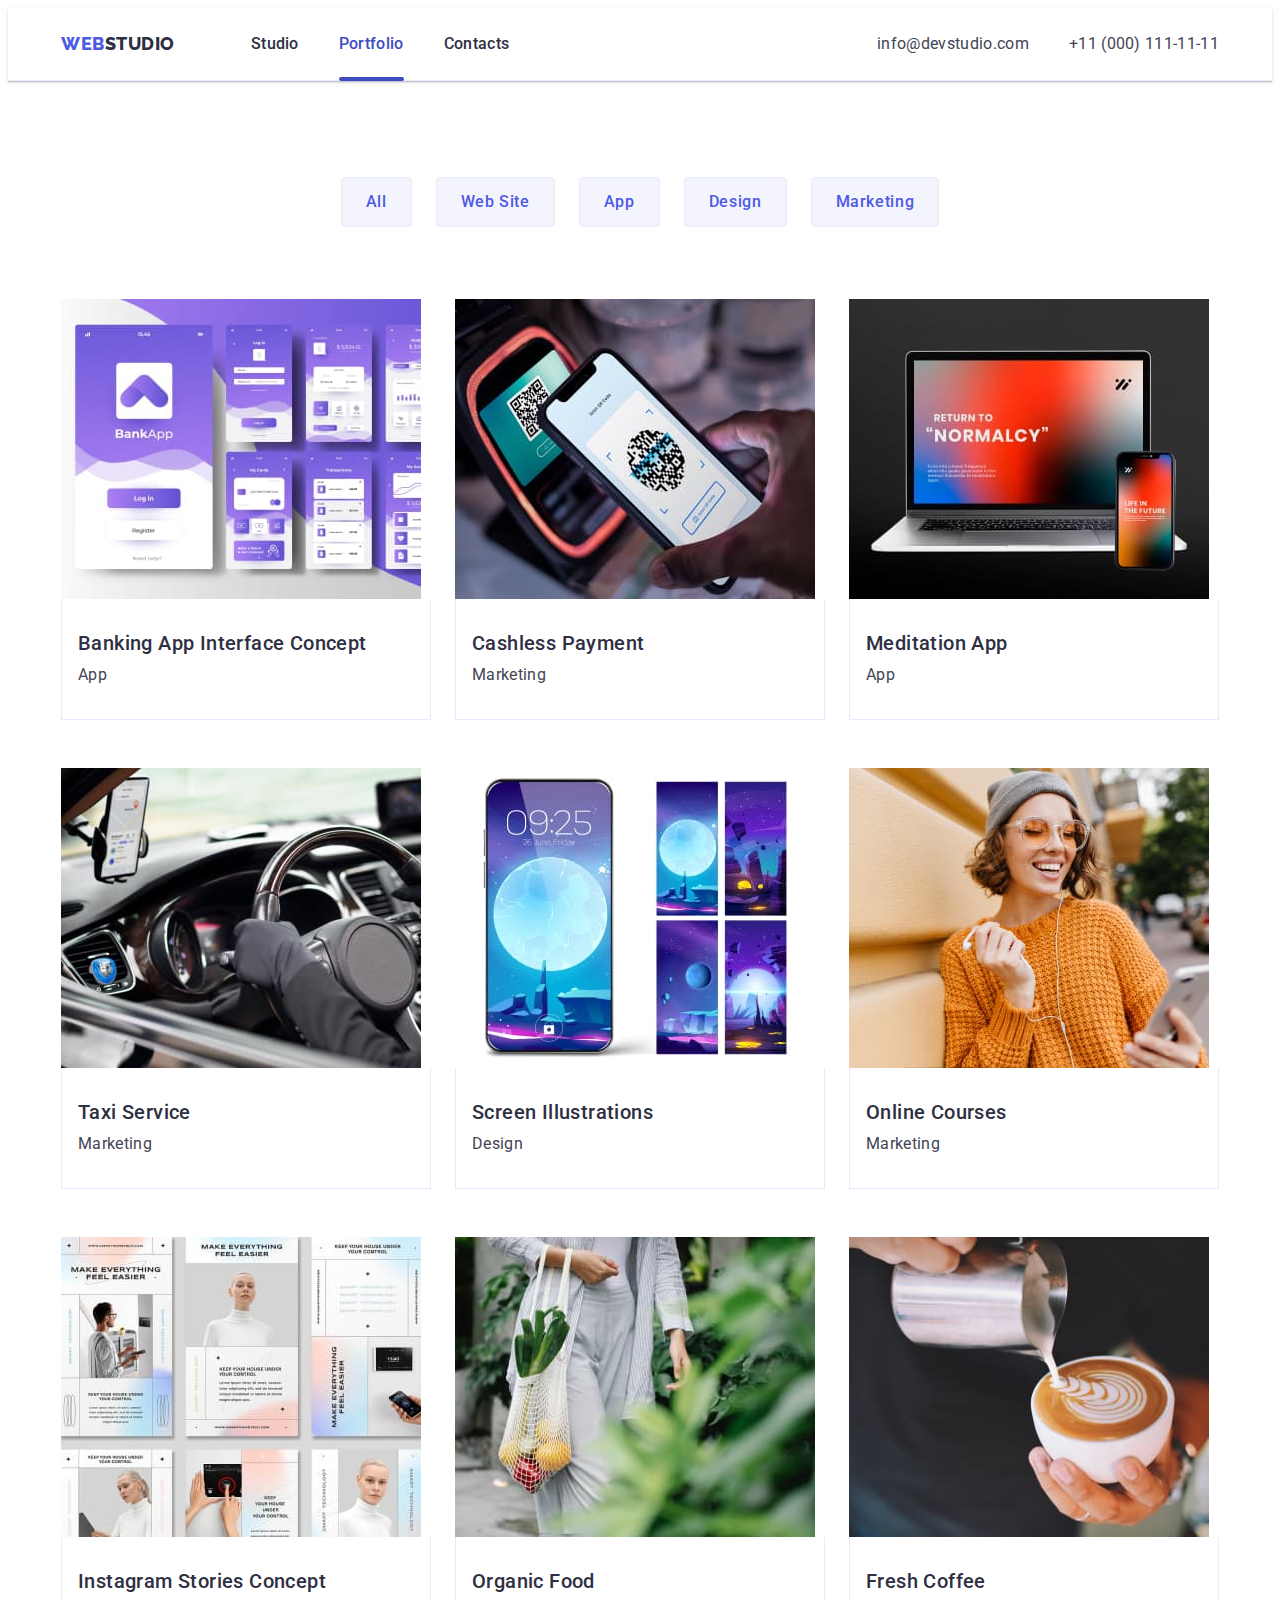
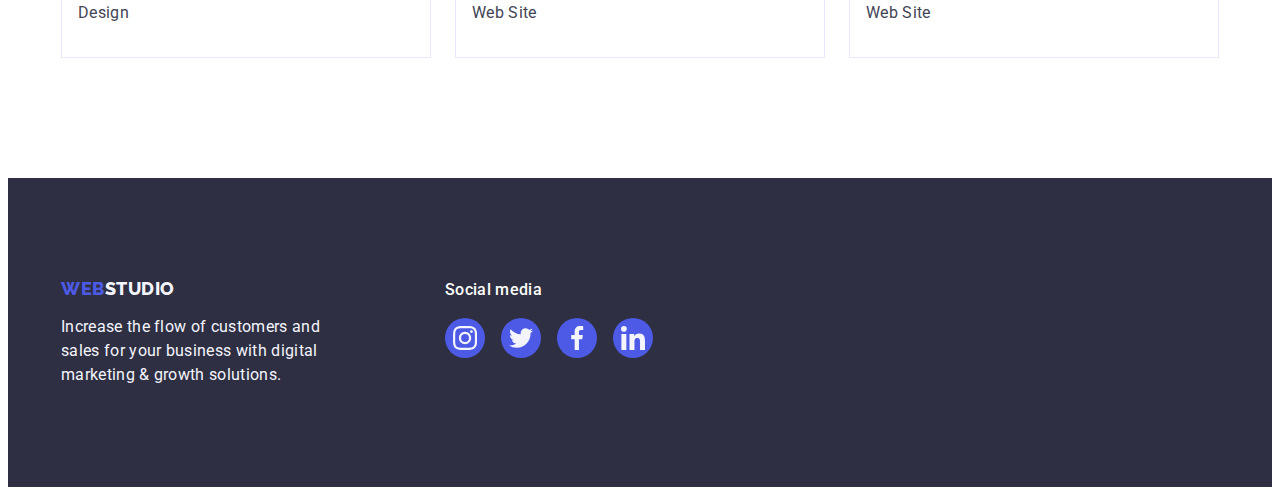
==== portfolio.html @ c90011cb "Initial commit" ====
<!DOCTYPE html>
<html lang="en">
  <head>
    <meta charset="UTF-8" />
    <meta http-equiv="X-UA-Compatible" content="IE=edge" />
    <meta name="viewport" content="width=device-width, initial-scale=1.0" />
    <title>Web Studio</title>
    <link
      rel="stylesheet"
      href="https://cdnjs.cloudflare.com/ajax/libs/modern-normalize/1.1.0/modern-normalize.min.css"
      integrity="sha512-wpPYUAdjBVSE4KJnH1VR1HeZfpl1ub8YT/NKx4PuQ5NmX2tKuGu6U/JRp5y+Y8XG2tV+wKQpNHVUX03MfMFn9Q=="
      crossorigin="anonymous"
      referrerpolicy="no-referrer"
    />
    <link rel="preconnect" href="https://fonts.googleapis.com" />
    <link rel="preconnect" href="https://fonts.gstatic.com" crossorigin />
    <link
      href="https://fonts.googleapis.com/css2?family=Raleway:wght@800&family=Roboto:wght@400;500;700;900&display=swap"
      rel="stylesheet"
    />
    <link rel="stylesheet" href="./css/styles.css" />
  </head>
  <body>
    <!--Top line-->
    <header class="page-header">
      <div class="page-header-container container">
        <nav class="navigation">
          <a class="link-logo header-logo-link link" href="./index.html"
            >Web<span class="logo-text-top">Studio</span></a
          >
          <ul class="nav-list list">
            <li class="nav-list-item">
              <a class="nav-list-link link" href="./index.html">Studio</a>
            </li>
            <li class="nav-list-item">
              <a class="nav-list-link link current" href="./portfolio.html"
                >Portfolio</a
              >
            </li>
            <li class="nav-list-item">
              <a class="nav-list-link link" href="">Contacts</a>
            </li>
          </ul>
        </nav>
        <address class="contact-info">
          <ul class="contact-list list">
            <li class="contact-list-item">
              <a class="contact-info-link link" href="mailto:info@devstudio.com"
                >info@devstudio.com</a
              >
            </li>
            <li class="contact-list-item">
              <a class="contact-info-link link" href="tel:+110001111111"
                >+11 (000) 111-11-11</a
              >
            </li>
          </ul>
        </address>
      </div>
    </header>
    <!--main-content-->
    <main>
      <section class="examples">
        <div class="container">
          <h1 class="examples-title visually-hidden">Examples</h1>
          <!--Sorting-->
          <ul class="sorting-list list">
            <li class="sorting-list-item">
              <button class="sorting-btn" type="button">All</button>
            </li>
            <li class="sorting-list-item">
              <button class="sorting-btn" type="button">Web Site</button>
            </li>
            <li class="sorting-list-item">
              <button class="sorting-btn" type="button">App</button>
            </li>
            <li class="sorting-list-item">
              <button class="sorting-btn" type="button">Design</button>
            </li>
            <li class="sorting-list-item">
              <button class="sorting-btn" type="button">Marketing</button>
            </li>
          </ul>
          <ul class="examples-list list">
            <li class="examples-list-item">
              <a class="examples-list-link link" href="">
                <div class="examples-list-img">
                  <img
                    class="examples-list-img"
                    src="./images/examples/app/banking-app.jpg"
                    alt="banking-application"
                    width="360"
                  />
                  <p class="overlay overlay-description">
                    14 Stylish and User-Friendly App Design Concepts · Task
                    Manager App · Calorie Tracker App · Exotic Fruit Ecommerce
                    App · Cloud Storage App
                  </p>
                </div>
                <div class="examples-container">
                  <h2 class="examples-subtitle subtitle">
                    Banking App Interface Concept
                  </h2>
                  <p class="examples-classes description">App</p>
                </div>
              </a>
            </li>
            <li class="examples-list-item">
              <a class="examples-list-link link" href="">
                <div class="examples-list-img">
                  <img
                    class="examples-list-img"
                    src="./images/examples/marketing/cashless-payment.jpg"
                    alt="payment"
                    width="360"
                  />
                  <p class="overlay overlay-description">
                    14 Stylish and User-Friendly App Design Concepts · Task
                    Manager App · Calorie Tracker App · Exotic Fruit Ecommerce
                    App · Cloud Storage App
                  </p>
                </div>

                <div class="examples-container">
                  <h2 class="examples-subtitle subtitle">Cashless Payment</h2>
                  <p class="examples-classes description">Marketing</p>
                </div>
              </a>
            </li>
            <li class="examples-list-item">
              <a class="examples-list-link link" href="">
                <div class="examples-list-img">
                  <img
                    class="examples-list-img"
                    src="./images/examples/app/meditation-app.jpg"
                    alt="meditation-application"
                    width="360"
                  />
                  <p class="overlay overlay-description">
                    14 Stylish and User-Friendly App Design Concepts · Task
                    Manager App · Calorie Tracker App · Exotic Fruit Ecommerce
                    App · Cloud Storage App
                  </p>
                </div>

                <div class="examples-container">
                  <h2 class="examples-subtitle subtitle">Meditation App</h2>
                  <p class="examples-classes description">App</p>
                </div>
              </a>
            </li>
            <li class="examples-list-item">
              <a class="examples-list-link link" href="">
                <div class="examples-list-img">
                  <img
                    class="examples-list-img"
                    src="./images/examples/marketing/taxi-servise.jpg"
                    alt="taxi-servise"
                    width="360"
                  />
                  <p class="overlay overlay-description">
                    14 Stylish and User-Friendly App Design Concepts · Task
                    Manager App · Calorie Tracker App · Exotic Fruit Ecommerce
                    App · Cloud Storage App
                  </p>
                </div>

                <div class="examples-container">
                  <h2 class="examples-subtitle subtitle">Taxi Service</h2>
                  <p class="examples-classes description">Marketing</p>
                </div>
              </a>
            </li>
            <li class="examples-list-item">
              <a class="examples-list-link link" href="">
                <div class="examples-list-img">
                  <img
                    class="examples-list-img"
                    src="./images/examples/design/screen-illustrations.jpg"
                    alt="screen-illustrations"
                    width="360"
                  />
                  <p class="overlay overlay-description">
                    14 Stylish and User-Friendly App Design Concepts · Task
                    Manager App · Calorie Tracker App · Exotic Fruit Ecommerce
                    App · Cloud Storage App
                  </p>
                </div>

                <div class="examples-container">
                  <h2 class="examples-subtitle subtitle">
                    Screen Illustrations
                  </h2>
                  <p class="examples-classes description">Design</p>
                </div>
              </a>
            </li>
            <li class="examples-list-item">
              <a class="examples-list-link link" href="">
                <div class="examples-list-img">
                  <img
                    class="examples-list-img"
                    src="./images/examples/marketing/online-courses.jpg"
                    alt="education"
                    width="360"
                  />
                  <p class="overlay overlay-description">
                    14 Stylish and User-Friendly App Design Concepts · Task
                    Manager App · Calorie Tracker App · Exotic Fruit Ecommerce
                    App · Cloud Storage App
                  </p>
                </div>

                <div class="examples-container">
                  <h2 class="examples-subtitle subtitle">Online Courses</h2>
                  <p class="examples-classes description">Marketing</p>
                </div>
              </a>
            </li>
            <li class="examples-list-item">
              <a class="examples-list-link link" href="">
                <div class="examples-list-img">
                  <img
                    class="examples-list-img"
                    src="./images/examples/design/instagram-stories.jpg"
                    alt="instagram-stories"
                    width="360"
                  />
                  <p class="overlay overlay-description">
                    14 Stylish and User-Friendly App Design Concepts · Task
                    Manager App · Calorie Tracker App · Exotic Fruit Ecommerce
                    App · Cloud Storage App
                  </p>
                </div>

                <div class="examples-container">
                  <h2 class="examples-subtitle subtitle">
                    Instagram Stories Concept
                  </h2>
                  <p class="examples-classes description">Design</p>
                </div>
              </a>
            </li>
            <li class="examples-list-item">
              <a class="examples-list-link link" href="">
                <div class="examples-list-img">
                  <img
                    class="examples-list-img"
                    src="./images/examples/web-site/organic-food.jpg"
                    alt="organic-food"
                    width="360"
                  />
                  <p class="overlay overlay-description">
                    14 Stylish and User-Friendly App Design Concepts · Task
                    Manager App · Calorie Tracker App · Exotic Fruit Ecommerce
                    App · Cloud Storage App
                  </p>
                </div>
                <div class="examples-container">
                  <h2 class="examples-subtitle subtitle">Organic Food</h2>
                  <p class="examples-classes description">Web Site</p>
                </div>
              </a>
            </li>
            <li class="examples-list-item">
              <a class="examples-list-link link" href="">
                <div class="examples-list-img">
                  <img
                    class="examples-list-img"
                    src="./images/examples/web-site/fresh-coffee.jpg"
                    alt="cup-of-coffee"
                    width="360"
                  />
                  <p class="overlay overlay-description">
                    14 Stylish and User-Friendly App Design Concepts · Task
                    Manager App · Calorie Tracker App · Exotic Fruit Ecommerce
                    App · Cloud Storage App
                  </p>
                </div>
                <div class="examples-container">
                  <h2 class="examples-subtitle subtitle">Fresh Coffee</h2>
                  <p class="examples-classes description">Web Site</p>
                </div>
              </a>
            </li>
          </ul>
        </div>
      </section>
    </main>
    <!--Footer-->
    <footer class="page-footer">
      <div class="footer-container container">
        <div class="footer-left-side">
          <a class="link-logo footer-logo-link link" href="./index.html"
            >Web<span class="logo-text-footer">Studio</span></a
          >
          <p class="footer-description">
            Increase the flow of customers and sales for your business with
            digital marketing & growth solutions.
          </p>
        </div>
        <div class="footer-right-side">
          <p class="social-media-subtitle subtitle">Social media</p>
          <ul class="social-media-list list">
            <li class="social-media-item">
              <a href="" class="social-media-link">
                <svg
                  class="social-list-icon"
                  aria-label="instagram icon"
                  width="24"
                  height="24"
                >
                  <use href="./images/icons.svg#icon-instagram"></use>
                </svg>
              </a>
            </li>
            <li class="social-media-item">
              <a href="" class="social-media-link">
                <svg
                  class="social-list-icon"
                  aria-label=" twitter icon"
                  width="24"
                  height="24"
                >
                  <use href="./images/icons.svg#icon-twitter"></use>
                </svg>
              </a>
            </li>
            <li class="social-media-item">
              <a href="" class="social-media-link">
                <svg
                  class="social-list-icon"
                  aria-label="facebook icon"
                  width="24"
                  height="24"
                >
                  <use href="./images/icons.svg#icon-facebook"></use>
                </svg>
              </a>
            </li>
            <li class="social-media-item">
              <a href="" class="social-media-link">
                <svg
                  class="social-list-icon"
                  aria-label="linkedin icon"
                  width="24"
                  height="24"
                >
                  <use href="./images/icons.svg#icon-linkedin"></use>
                </svg>
              </a>
            </li>
          </ul>
        </div>
      </div>
    </footer>
  </body>
</html>
---- css/styles.css ----
:root {
  --main-font-family: 'Roboto', sans-serif;
  --secondary-font-family: 'Raleway', sans-serif;
  --primary-text-color: #2e2f42;
  --secondary-text-color: #434455;
  --accent-color: #4d5ae5;
  --next-accent-color: #404bbf;
  --dark-background-color: #2e2f42;
  --light-background-color: #f4f4fd;
  --light-text-color: #f4f4fd;
  --white-background: #ffffff;
  --green-color: #31d0aa;
  --subtle-text: #8e8f99;
  --card-set-gap: 24px;
  --button-focus: 1px solid #e7e9fc;
  --transition-dur-and-time-func: 250ms cubic-bezier(0.4, 0, 0.2, 1);
}
/*Basic*/
.list {
  list-style: none;
}

.link {
  text-decoration: none;
}
button {
  cursor: pointer;
}
h1,
h2,
h3,
h4,
p {
  margin-top: 0;
  margin-bottom: 0;
}

ul,
ol {
  margin-top: 0;
  margin-bottom: 0;
  padding-left: 0;
}

img {
  display: block;
}

body {
  font-family: var(--main-font-family);
  color: var(--secondary-text-color);
  background-color: var(--white-background);
}

.container {
  width: 1158px;
  margin-left: auto;
  margin-right: auto;
  padding: 0 15px;
}
.section {
  padding-top: 120px;
  padding-bottom: 120px;
}
/*================= COMPONENTS =================*/

.modal-open-btn {
  font-family: var(--main-font-family);
  font-style: normal;
  font-weight: 500;
  font-size: 16px;
  line-height: 1.5;
  letter-spacing: 0.04em;
  background-color: var(--accent-color);
  color: var(--white-background);
  min-width: 169px;
  display: block;
  margin-left: auto;
  margin-right: auto;
  margin-top: 48px;
  padding: 16px 32px;
  gap: 10px;
  box-shadow: 0px 4px 4px rgba(0, 0, 0, 0.15);
  border: transparent;
  border-radius: 4px;
  transition: background-color var(--transition-dur-and-time-func);
}
.modal-open-btn:hover,
.modal-open-btn:focus {
  background-color: var(--next-accent-color);
}
.sorting-btn {
  font-family: var(--main-font-family);
  font-style: normal;
  font-weight: 500;
  font-size: 16px;
  line-height: 1.5;
  letter-spacing: 0.04em;
  background-color: var(--light-background-color);
  color: var(--accent-color);
  padding: 12px 24px;
  border: var(--button-focus);
  border-radius: 4px;
  transition: color var(--transition-dur-and-time-func),
    background-color var(--transition-dur-and-time-func),
    border-color var(--transition-dur-and-time-func),
    box-shadow var(--transition-dur-and-time-func);
}
.sorting-btn:hover,
.sorting-btn:focus {
  color: var(--white-background);
  background-color: var(--next-accent-color);
  box-shadow: 0px 3px 1px rgba(0, 0, 0, 0.1), 0px 2px 1px rgba(0, 0, 0, 0.08),
    0px 2px 2px rgba(0, 0, 0, 0.12);
  border: 1px solid transparent;
}
.title {
  font-size: 36px;
  line-height: 1.1;
  text-align: center;
  letter-spacing: 0.02em;
  text-transform: capitalize;
  color: var(--primary-text-color);
  margin-bottom: 72px;
}
.subtitle {
  font-weight: 500;
  font-size: 20px;
  line-height: 1.2;
  letter-spacing: 0.02em;
  color: var(--primary-text-color);
}
.description,
.contact-info-link {
  font-size: 16px;
  line-height: 1.5;
  letter-spacing: 0.02em;
  color: var(--secondary-text-color);
}
.visually-hidden {
  position: absolute;
  white-space: nowrap;
  width: 1px;
  height: 1px;
  overflow: hidden;
  border: 0;
  padding: 0;
  clip: rect(0 0 0 0);
  clip-path: inset(50%);
  margin: -1px;
}

/*================= COMPONENTS =================*/

/*====================HEDER====================*/

.link-logo {
  font-family: var(--secondary-font-family);
  font-weight: 800;
  font-size: 18px;
  line-height: 1.17;
  letter-spacing: 0.03em;
  text-transform: uppercase;
  color: var(--accent-color);
}
.header-logo-link {
  margin-right: 76px;
}
.logo-text-top {
  color: var(--primary-text-color);
}
.nav-list-link,
.social-media-subtitle {
  display: block;
  font-weight: 500;
  font-size: 16px;
  line-height: 1.5;
  letter-spacing: 0.02em;
  color: var(--primary-text-color);
  padding: 24px 0;
}
.nav-list-link {
  position: relative;
  transition: color var(--transition-dur-and-time-func);
}
.contact-info-link {
  transition: color var(--transition-dur-and-time-func);
}
.nav-list-link:hover,
.nav-list-link:focus,
.contact-info-link:hover,
.contact-info-link:focus {
  color: var(--next-accent-color);
}
.contact-info {
  font-style: normal;
}
.page-header {
  box-shadow: 0px 2px 1px rgba(46, 47, 66, 0.08),
    0px 1px 1px rgba(46, 47, 66, 0.16), 0px 1px 6px rgba(46, 47, 66, 0.08);
  border-bottom: 1px solid #e7e9fc;
}
.page-header-container {
  display: flex;
  align-items: center;
  justify-content: space-between;
}
.navigation {
  display: flex;
  align-items: center;
}
.nav-list {
  display: flex;
  flex-direction: row;
  align-items: flex-start;
  padding: 0px;
  gap: 40px;
}

.contact-info {
  display: flex;
  align-items: center;
}
.contact-list {
  display: flex;
  align-items: center;
  gap: 40px;
}
.current {
  color: var(--next-accent-color);
}
.current::after {
  content: '';
  position: absolute;
  left: 0;
  bottom: -1px;
  width: 100%;
  height: 4px;
  border-radius: 2px;
  background: var(--next-accent-color);
}
/*==================== /HEDER ====================*/

/*==================== MAIN ====================*/

/*==================== HERO ====================*/

.hero {
  background-color: var(--dark-background-color);
  background-image: linear-gradient(
      rgba(46, 47, 66, 0.7),
      rgba(46, 47, 66, 0.7)
    ),
    url(../images/hero/group-people-working-website-template.jpg);
  background-repeat: no-repeat;
  background-size: cover;
  background-position: center;
  max-width: 1440px;
  margin-left: auto;
  margin-right: auto;
  padding: 188px 0;
}
.hero-title {
  font-size: 56px;
  line-height: 1.07;
  text-align: center;
  letter-spacing: 0.02em;
  color: var(--white-background);
}
.hero-title {
  max-width: 496px;
  margin-left: auto;
  margin-right: auto;
}

/*==================== HERO ====================*/

/*==================== ADVANTAGE ====================*/
.advantage-icon-container {
  width: 264px;
  height: 112px;
  display: flex;
  justify-content: center;
  align-items: center;
  background-color: var(--light-background-color);
  border-radius: 4px;
  margin-bottom: 8px;
}
.advantage-list {
  display: flex;
  gap: 24px;
}
.advantage-list-item {
  width: calc((100% - 72px) / 4);
}
.advantage-subtitle {
  margin-bottom: 8px;
}

/*==================== ADVANTAGE ====================*/

/*==================== SERVISES ====================*/

.servises-list {
  display: flex;
  gap: 24px;
}

.servises-list-item {
  flex-basis: calc((100% - 48px) / 3);
}
.servises {
  padding-top: 0;
}
/*==================== /SERVISES ====================*/

/*==================== TEAM ====================*/

.team {
  background-color: var(--light-background-color);
}

.team-card-container {
  padding: 32px 0;
}

.team-list-subtitle {
  text-align: center;
  margin-bottom: 8px;
}
.team-position {
  margin-bottom: 8px;
}
.team-list {
  display: flex;
  gap: 24px;
}
.team-list-item {
  width: calc((100% - 72px) / 4);
  background-color: var(--white-background);
  box-shadow: 0px 1px 6px rgba(46, 47, 66, 0.08),
    0px 1px 1px rgba(46, 47, 66, 0.16), 0px 2px 1px rgba(46, 47, 66, 0.08);
  border-radius: 0px 0px 4px 4px;
}
.team-position {
  text-align: center;
}
.social-list {
  display: flex;
  justify-content: center;
  gap: 24px;
}
.social-list-link {
  display: flex;
  justify-content: center;
  align-items: center;
  width: 40px;
  height: 40px;
  border-radius: 50%;
  background-color: var(--accent-color);
  transition: background-color var(--transition-dur-and-time-func);
}
.social-list-link:hover,
.social-list-link:focus {
  background-color: var(--next-accent-color);
}
.social-list-icon {
  fill: #f4f4fd;
}
/*==================== /TEAM ====================*/

/*==================== CUSTOMERS ====================*/

.customers-list {
  display: flex;
  justify-content: center;
  gap: 24px;
}
.customers-list-item {
  width: calc((100% - 120px) / 6);
  height: 88px;
}
.customers-list-link {
  display: flex;
  align-items: center;
  justify-content: center;
  width: 100%;
  height: 100%;
  border: 1px solid #8e8f99;
  border-radius: 4px;
  color: var(--subtle-text);
  padding: 16px 32px;
  transition: border-color var(--transition-dur-and-time-func),
    color var(--transition-dur-and-time-func);
}
.customers-list-link:hover,
.customers-list-link:focus {
  border-color: var(--next-accent-color);
  color: var(--next-accent-color);
}
.customers-list-icon {
  fill: currentColor;
}

/*==================== /CUSTOMERS ====================*/

/*==================== /MAIN ====================*/

/*=================== FOOTER ======================*/

.page-footer {
  padding: 100px 0;
  background-color: var(--dark-background-color);
}
.footer-logo-link {
  display: inline-block;
  margin-bottom: 16px;
}
.logo-text-footer {
  color: var(--light-background-color);
}
.footer-description {
  width: 264px;
  font-style: normal;
  font-weight: 400;
  font-size: 16px;
  line-height: 1.5;
  letter-spacing: 0.02em;
  color: var(--light-background-color);
}
.social-media-subtitle {
  margin-bottom: 16px;
}
.social-list-icon {
  fill: var(--light-background-color);
}
.social-media-list {
  display: flex;
  justify-content: center;
  gap: 16px;
}
.social-media-link {
  display: flex;
  justify-content: center;
  align-items: center;
  width: 40px;
  height: 40px;
  border-radius: 50%;
  background-color: var(--accent-color);
  transition: background-color var(--transition-dur-and-time-func);
}
.social-media-link:hover,
.social-media-link:focus {
  background-color: var(--green-color);
}
.social-media-subtitle {
  color: var(--white-background);
  padding: 0;
}
.footer-container {
  display: flex;
  align-items: baseline;
}
.footer-left-side {
  margin-right: 120px;
}
.footer-right-side {
  display: block;
}
/*=================== /FOOTER ======================*/

/*==================== PORTFOLIO ====================*/
.sorting-list {
  display: flex;
  justify-content: center;
  align-items: center;
  gap: 24px;
  margin-bottom: 72px;
}
.examples {
  padding-top: 96px;
  padding-bottom: 120px;
}
.examples-list {
  display: flex;
  flex-wrap: wrap;
  column-gap: 24px;
  row-gap: 48px;
}
.examples-list-link {
  display: block;
  transition: box-shadow var(--transition-dur-and-time-func);
}
.examples-list-link:hover,
.examples-list-link:focus {
  box-shadow: 0px 1px 6px rgba(46, 47, 66, 0.08),
    0px 1px 1px rgba(46, 47, 66, 0.16), 0px 2px 1px rgba(46, 47, 66, 0.08);
}
.examples-list-link:hover .overlay,
.examples-list-link:focus .overlay {
  transform: translateY(0%);
}
.examples-container {
  padding: 32px 16px;
  border: 1px solid #e7e9fc;
  border-top: transparent;
}
.examples-list-item {
  width: calc((100% - 48px) / 3);
}
.examples-subtitle {
  margin-bottom: 8px;
}
.examples-list-img {
  position: relative;
  overflow: hidden;
}
.overlay {
  position: absolute;
  top: 0;
  left: 0;
  width: 100%;
  height: 100%;
  overflow: auto;
  padding: 40px 32px;
  background-color: var(--accent-color);
  transform: translateY(100%);
  transition: transform var(--transition-dur-and-time-func);
}
.overlay-description {
  font-style: normal;
  font-weight: 400;
  font-size: 16px;
  line-height: 1.5;
  letter-spacing: 0.02em;
  color: var(--light-text-color);
}
/*==================== /PORTFOLIO ====================*/

/*==================== BACKDROP ====================*/
.backdrop {
  position: fixed;
  top: 0;
  left: 0;
  width: 100%;
  height: 100%;
  background-color: rgba(46, 47, 66, 0.4);
  opacity: 1;
  visibility: visible;
  transition: opacity var(--transition-dur-and-time-func),
    visibility var(--transition-dur-and-time-func);
}
.modal {
  position: absolute;
  top: 50%;
  left: 50%;
  transform: translate(-50%, -50%);
  width: 408px;
  min-height: 584px;
  background: #fcfcfc;
  box-shadow: 0px 1px 1px rgba(0, 0, 0, 0.14), 0px 1px 3px rgba(0, 0, 0, 0.12),
    0px 2px 1px rgba(0, 0, 0, 0.2);
  border-radius: 4px;
  transition: transform var(--transition-dur-and-time-func);
}
.modal-close-btn {
  position: absolute;
  top: 24px;
  right: 24px;
  display: flex;
  align-items: center;
  justify-content: center;
  width: 24px;
  height: 24px;
  padding: 0;
  background: #e7e9fc;
  border: 1px solid rgba(0, 0, 0, 0.1);
  border-radius: 50%;
  transition: background-color var(--transition-dur-and-time-func),
    border var(--transition-dur-and-time-func);
}
.modal-close-btn:hover,
.modal-close-btn:focus {
  background-color: var(--next-accent-color);
  fill: var(--white-background);
  border: none;
}
.modal-close-btn-icon {
  transition: fill var(--transition-dur-and-time-func);
}
.is-hidden {
  opacity: 0;
  visibility: hidden;
  pointer-events: none;
}
/*==================== /BACKDROP ====================*/
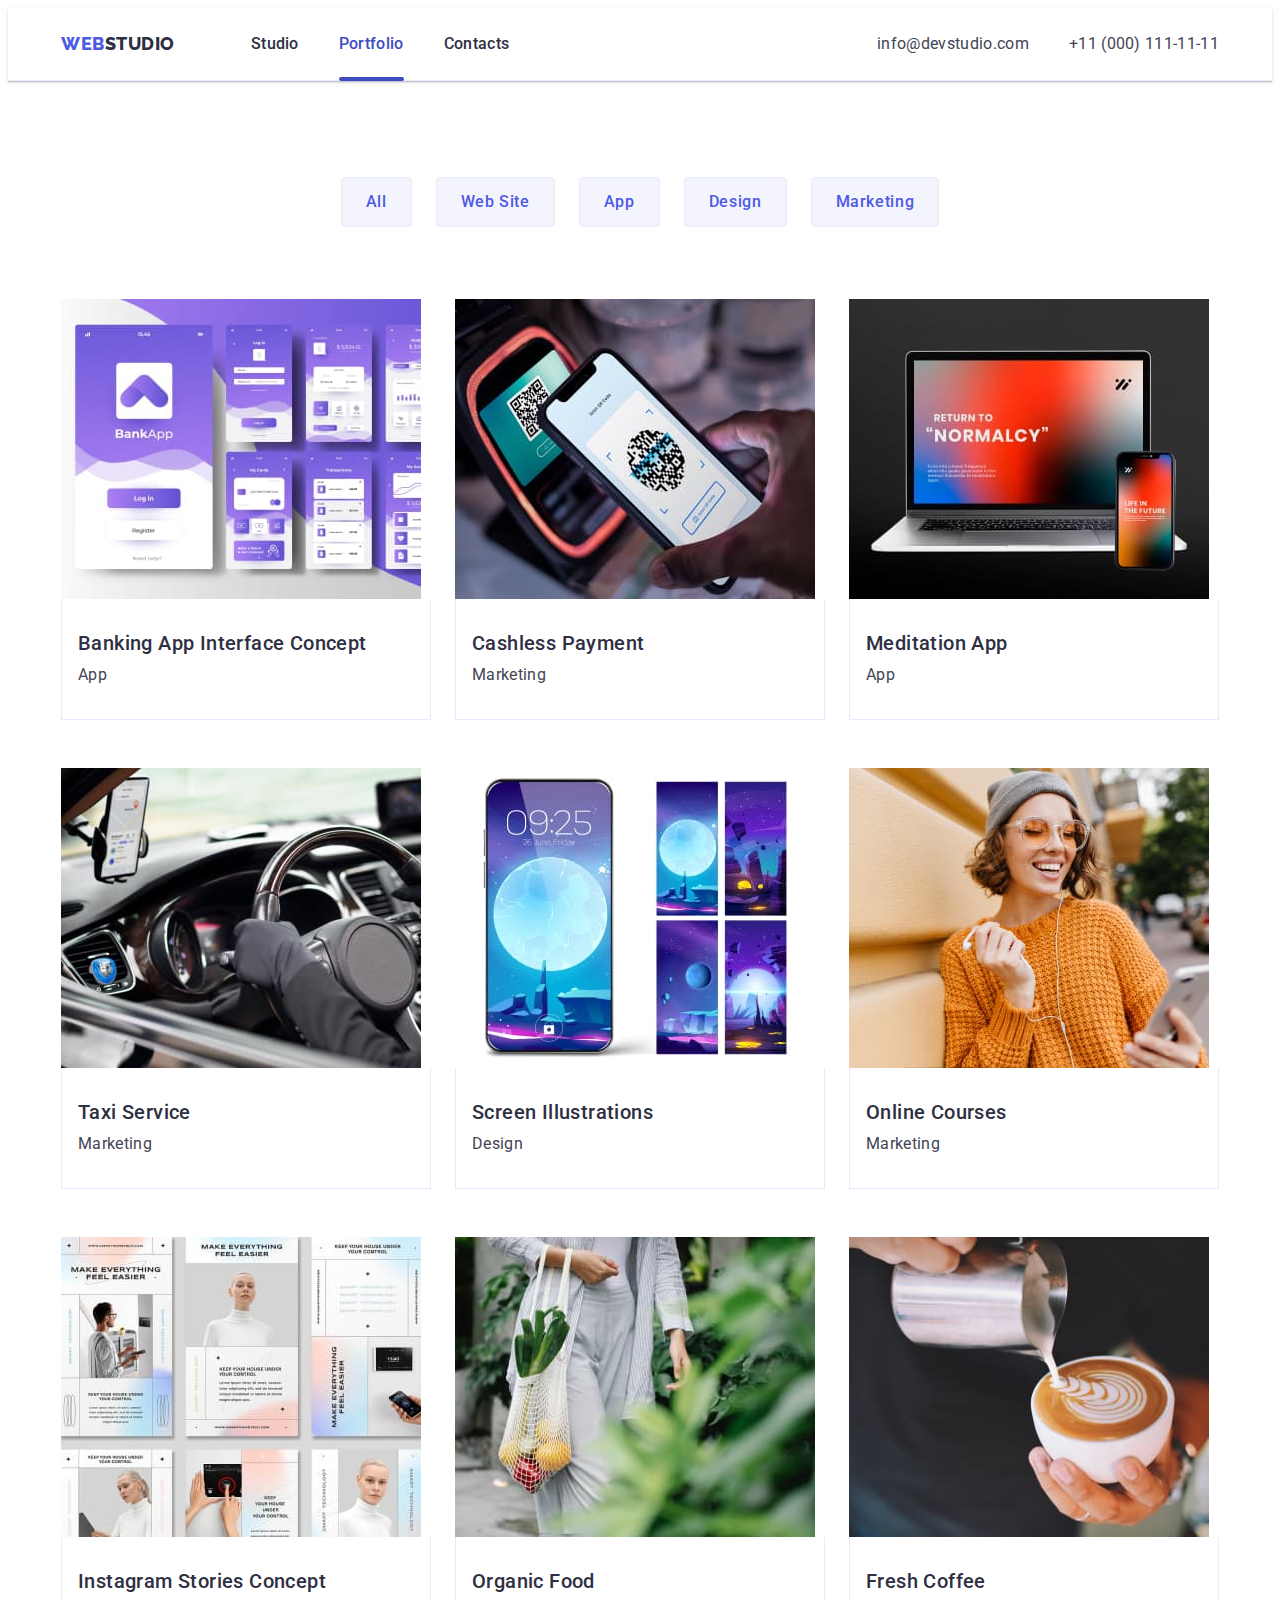
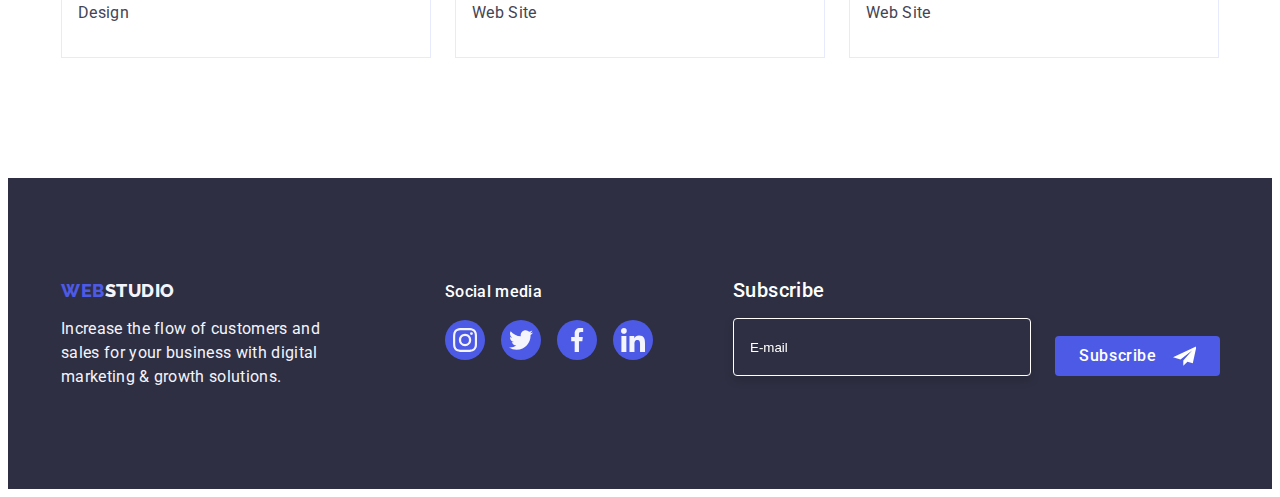
==== commit 245149f0: "Update all" ====
--- a/portfolio.html
+++ b/portfolio.html
@@ -352,6 +352,19 @@
             </li>
           </ul>
         </div>
+        <div class="footer-subscribe-form-container">
+          <div class="subscribe-form">
+          <label class="subscribe-form-field">
+            <span class="subscribe-form-field-description subscribe-description">Subscribe</span>
+            <input class="subscribe-form-input" type="email" name="user_email" required placeholder="E-mail">
+          </label>
+          <button class="subscribe-form-btn button" type="submit">Subscribe
+            <svg class="subscribe-btn-icon" width="24" height="20">
+              <use href="./images/icons.svg#icon-subscribe"></use>
+            </svg>
+          </button>
+          </div>
+        </div>
       </div>
     </footer>
   </body>
--- a/css/styles.css
+++ b/css/styles.css
@@ -123,7 +123,8 @@
   color: var(--primary-text-color);
   margin-bottom: 72px;
 }
-.subtitle {
+.subtitle,
+.subscribe-description {
   font-weight: 500;
   font-size: 20px;
   line-height: 1.2;
@@ -429,6 +430,8 @@
   color: var(--light-background-color);
 }
 .social-media-subtitle {
+  color: var(--white-background);
+  padding: 0;
   margin-bottom: 16px;
 }
 .social-list-icon {
@@ -453,10 +456,7 @@
 .social-media-link:focus {
   background-color: var(--green-color);
 }
-.social-media-subtitle {
-  color: var(--white-background);
-  padding: 0;
-}
+
 .footer-container {
   display: flex;
   align-items: baseline;
@@ -466,6 +466,62 @@
 }
 .footer-right-side {
   display: block;
+  margin-right: 80px;
+}
+.footer-subscribe-form-container {
+  display: block;
+  width: 453px;
+  height: 80px;
+}
+.subscribe-form {
+  display: flex;
+  align-items: end;
+}
+
+.subscribe-form-field-description {
+  display: block;
+  color: var(--white-background);
+  margin-bottom: 16px;
+}
+.subscribe-form-input {
+  width: 264px;
+  height: 40px;
+  padding: 8px 16px;
+  margin-right: 24px;
+  color: var(--white-background);
+  background-color: var(--dark-background-color);
+  border: 1px solid var(--white-background);
+  filter: drop-shadow(0px 4px 4px rgba(0, 0, 0, 0.15));
+  border-radius: 4px;
+}
+.subscribe-form-input::placeholder {
+  color: var(--white-background);
+}
+.subscribe-form-btn {
+  display: flex;
+  justify-content: center;
+  align-items: center;
+  min-width: 165px;
+  font-family: var(--main-font-family);
+  font-style: normal;
+  font-weight: 500;
+  font-size: 16px;
+  line-height: 1.5;
+  letter-spacing: 0.04em;
+  background-color: var(--accent-color);
+  padding: 8px 24px;
+  color: var(--white-background);
+  gap: 16px;
+  border: transparent;
+  border-radius: 4px;
+  transition: background-color var(--transition-dur-and-time-func);
+}
+.subscribe-form-btn:hover,
+.subscribe-form-btn:focus {
+  background-color: var(--next-accent-color);
+}
+.subscribe-btn-icon {
+  fill: var(--white-background);
 }
 /*=================== /FOOTER ======================*/
 
@@ -557,6 +613,7 @@
   transform: translate(-50%, -50%);
   width: 408px;
   min-height: 584px;
+  padding: 72px 24px 24px 24px;
   background: #fcfcfc;
   box-shadow: 0px 1px 1px rgba(0, 0, 0, 0.14), 0px 1px 3px rgba(0, 0, 0, 0.12),
     0px 2px 1px rgba(0, 0, 0, 0.2);
@@ -588,6 +645,146 @@
 .modal-close-btn-icon {
   transition: fill var(--transition-dur-and-time-func);
 }
+.contact-form-wrapper {
+  position: relative;
+}
+.modal-subtitle {
+  font-style: normal;
+  font-weight: 500;
+  font-size: 16px;
+  line-height: 1.5;
+  text-align: center;
+  letter-spacing: 0.02em;
+  color: var(--primary-text-color);
+  margin-bottom: 16px;
+}
+.contact-form-field-wrapper {
+  display: block;
+  margin-bottom: 8px;
+}
+.contact-form-input {
+  width: 100%;
+  height: 40px;
+  padding: 11px 0 11px 38px;
+  border: 1px solid rgba(46, 47, 66, 0.4);
+  border-radius: 4px;
+  outline: none;
+  transition: border-color var(--transition-dur-and-time-func);
+}
+
+.contact-form-input:focus {
+  border-color: var(--accent-color);
+}
+.contact-form-field-description {
+  font-style: normal;
+  font-weight: 400;
+  font-size: 12px;
+  line-height: 1.16;
+  letter-spacing: 0.04em;
+  color: var(--subtle-text);
+}
+.contact-form-field-description {
+  display: block;
+  margin-bottom: 4px;
+}
+
+.contact-form-input-icon {
+  position: absolute;
+  left: 16px;
+  transform: translateY(110%);
+  fill: var(--dark-background-color);
+  transition: fill var(--transition-dur-and-time-func);
+}
+.contact-form-input:focus + .contact-form-input-icon {
+  fill: var(--accent-color);
+}
+.contact-form-comment {
+  font-style: normal;
+  font-weight: 400;
+  font-size: 12px;
+  line-height: 1.16;
+  letter-spacing: 0.04em;
+  color: var(--subtle-text);
+  width: 100%;
+  height: 120px;
+  padding: 8px 16px;
+  border: 1px solid rgba(46, 47, 66, 0.4);
+  border-radius: 4px;
+  resize: none;
+  outline: none;
+  transition: border-color var(--transition-dur-and-time-func);
+}
+.contact-form-comment:focus {
+  border-color: var(--accent-color);
+}
+.contact-form-comment::placeholder {
+  font-style: normal;
+  font-weight: 400;
+  font-size: 12px;
+  line-height: 1.16;
+  letter-spacing: 0.04em;
+  color: var(--subtle-text);
+}
+.contact-form-checkbox-wrapper {
+  display: block;
+  font-style: normal;
+  font-weight: 400;
+  font-size: 12px;
+  line-height: 1.16;
+  letter-spacing: 0.04em;
+  color: var(--subtle-text);
+  margin-bottom: 24px;
+}
+.contact-form-checkbox {
+  appearance: none;
+  position: absolute;
+}
+.custom-policy-checkbox {
+  display: inline-flex;
+  justify-content: center;
+  align-items: center;
+  width: 16px;
+  height: 16px;
+  fill: var(--light-text-color);
+  border: 1px solid rgba(46, 47, 66, 0.4);
+  border-radius: 2px;
+}
+.contact-form-checkbox:checked + .custom-policy-checkbox .contact-form-checkmark,
+.contact-form-checkbox:checked + .custom-policy-checkbox {
+  opacity: 1;
+  background-color: var(--next-accent-color);
+}
+.contact-form-checkmark {
+  opacity: 0;
+}
+.contact-form-checkbox-link {
+  color: var(--accent-color);
+}
+.contact-form-submit-btn {
+  display: block;
+  font-family: var(--main-font-family);
+  font-style: normal;
+  font-weight: 500;
+  font-size: 16px;
+  line-height: 1.5;
+  text-align: center;
+  letter-spacing: 0.04em;
+  min-width: 169px;
+  margin-left: auto;
+  margin-right: auto;
+  padding: 16px 32px;
+  gap: 10px;
+  color: var(--white-background);
+  background: var(--accent-color);
+  box-shadow: 0px 4px 4px rgba(0, 0, 0, 0.15);
+  border-radius: 4px;
+  border-color: transparent;
+  transition: background-color var(--transition-dur-and-time-func);
+}
+.contact-form-submit-btn:hover,
+.contact-form-submit-btn:focus {
+  background-color: var(--next-accent-color);
+}
 .is-hidden {
   opacity: 0;
   visibility: hidden;
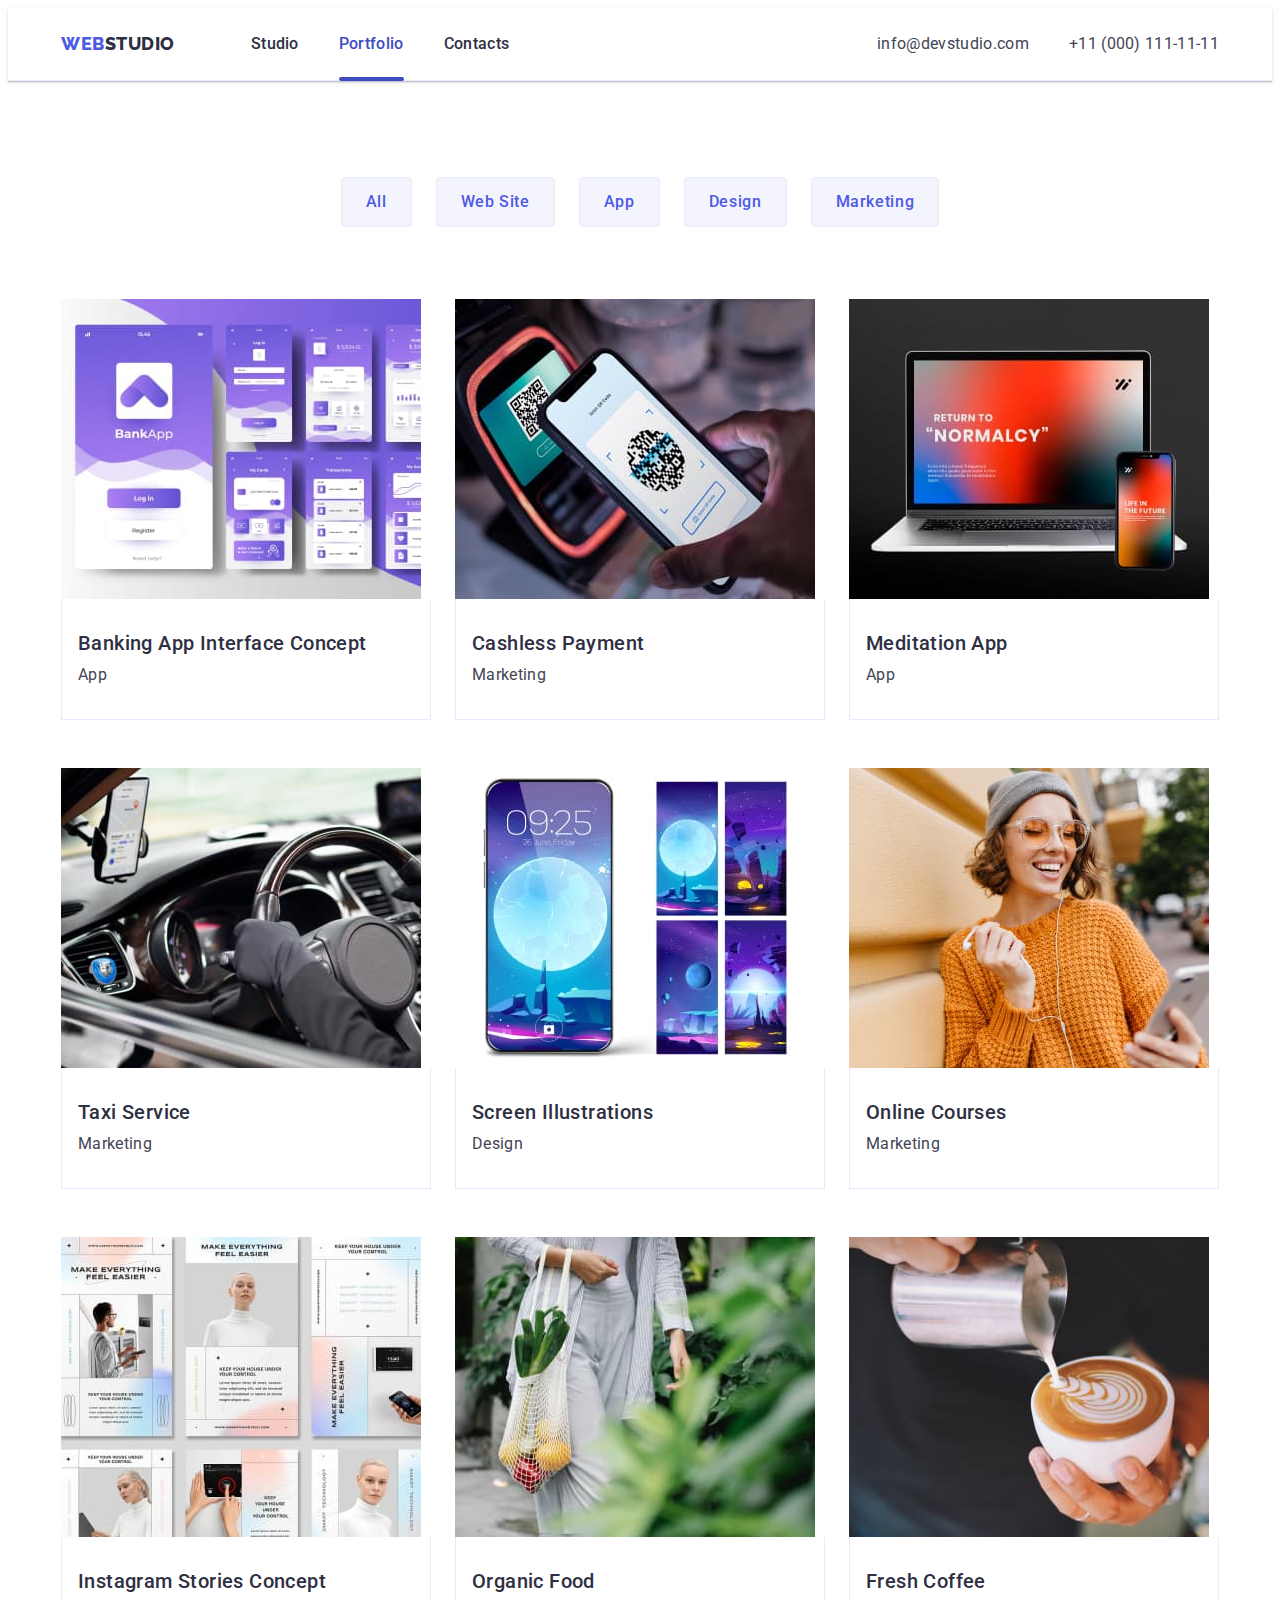
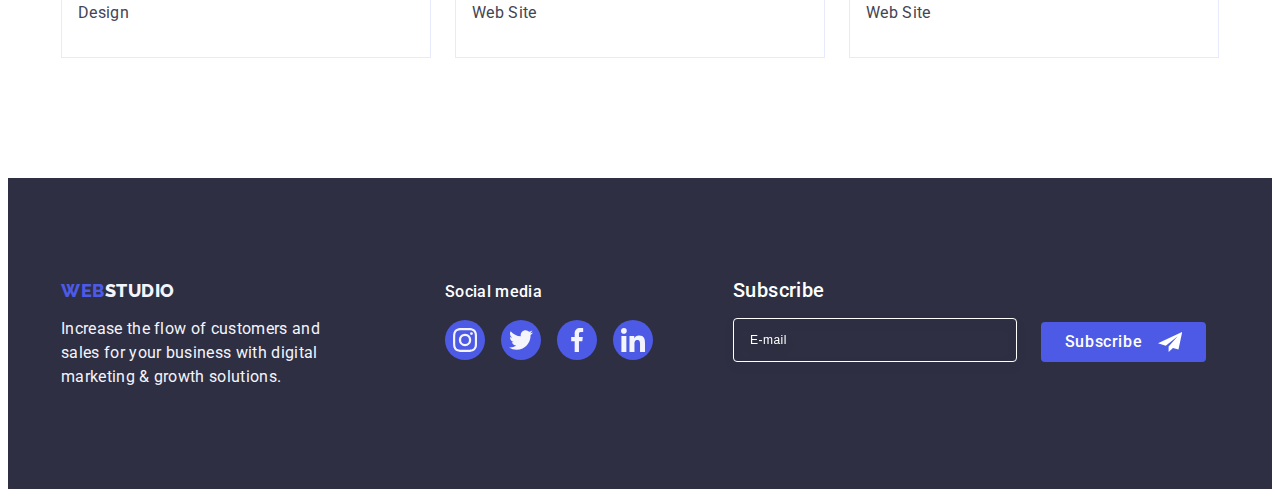
==== commit 24593fc1: "update 2.1" ====
--- a/portfolio.html
+++ b/portfolio.html
@@ -287,85 +287,64 @@
         </div>
       </section>
     </main>
-    <!--Footer-->
-    <footer class="page-footer">
-      <div class="footer-container container">
-        <div class="footer-left-side">
-          <a class="link-logo footer-logo-link link" href="./index.html"
-            >Web<span class="logo-text-footer">Studio</span></a
-          >
-          <p class="footer-description">
-            Increase the flow of customers and sales for your business with
-            digital marketing & growth solutions.
-          </p>
-        </div>
-        <div class="footer-right-side">
-          <p class="social-media-subtitle subtitle">Social media</p>
-          <ul class="social-media-list list">
-            <li class="social-media-item">
-              <a href="" class="social-media-link">
-                <svg
-                  class="social-list-icon"
-                  aria-label="instagram icon"
-                  width="24"
-                  height="24"
-                >
-                  <use href="./images/icons.svg#icon-instagram"></use>
-                </svg>
-              </a>
-            </li>
-            <li class="social-media-item">
-              <a href="" class="social-media-link">
-                <svg
-                  class="social-list-icon"
-                  aria-label=" twitter icon"
-                  width="24"
-                  height="24"
-                >
-                  <use href="./images/icons.svg#icon-twitter"></use>
-                </svg>
-              </a>
-            </li>
-            <li class="social-media-item">
-              <a href="" class="social-media-link">
-                <svg
-                  class="social-list-icon"
-                  aria-label="facebook icon"
-                  width="24"
-                  height="24"
-                >
-                  <use href="./images/icons.svg#icon-facebook"></use>
-                </svg>
-              </a>
-            </li>
-            <li class="social-media-item">
-              <a href="" class="social-media-link">
-                <svg
-                  class="social-list-icon"
-                  aria-label="linkedin icon"
-                  width="24"
-                  height="24"
-                >
-                  <use href="./images/icons.svg#icon-linkedin"></use>
-                </svg>
-              </a>
-            </li>
-          </ul>
-        </div>
-        <div class="footer-subscribe-form-container">
-          <div class="subscribe-form">
+  <!--Footer-->
+  <footer class="page-footer">
+    <div class="footer-container container">
+      <div class="footer-left-side">
+        <a class="link-logo footer-logo-link link" href="./index.html">Web<span
+            class="logo-text-footer">Studio</span></a>
+        <p class="footer-description">
+          Increase the flow of customers and sales for your business with
+          digital marketing & growth solutions.
+        </p>
+      </div>
+      <div class="footer-right-side">
+        <p class="social-media-subtitle subtitle">Social media</p>
+        <ul class="social-media-list list">
+          <li class="social-media-item">
+            <a href="" class="social-media-link">
+              <svg class="social-list-icon" aria-label="instagram icon" width="24" height="24">
+                <use href="./images/icons.svg#icon-instagram"></use>
+              </svg>
+            </a>
+          </li>
+          <li class="social-media-item">
+            <a href="" class="social-media-link">
+              <svg class="social-list-icon" aria-label=" twitter icon" width="24" height="24">
+                <use href="./images/icons.svg#icon-twitter"></use>
+              </svg>
+            </a>
+          </li>
+          <li class="social-media-item">
+            <a href="" class="social-media-link">
+              <svg class="social-list-icon" aria-label="facebook icon" width="24" height="24">
+                <use href="./images/icons.svg#icon-facebook"></use>
+              </svg>
+            </a>
+          </li>
+          <li class="social-media-item">
+            <a href="" class="social-media-link">
+              <svg class="social-list-icon" aria-label="linkedin icon" width="24" height="24">
+                <use href="./images/icons.svg#icon-linkedin"></use>
+              </svg>
+            </a>
+          </li>
+        </ul>
+      </div>
+      <div class="footer-subscribe-form-container">
+        <p class="subscribe-form-subtitle subtitle">Subscribe</p>
+        <form class="subscribe-form">
           <label class="subscribe-form-field">
-            <span class="subscribe-form-field-description subscribe-description">Subscribe</span>
-            <input class="subscribe-form-input" type="email" name="user_email" required placeholder="E-mail">
+            <input class="subscribe-form-input" name="user_email" type="email" required placeholder="E-mail">
           </label>
           <button class="subscribe-form-btn button" type="submit">Subscribe
-            <svg class="subscribe-btn-icon" width="24" height="20">
+            <svg class="subscribe-btn-icon" width="24" height="24">
               <use href="./images/icons.svg#icon-subscribe"></use>
             </svg>
           </button>
-          </div>
-        </div>
+        </form>
       </div>
-    </footer>
+    </div>
+  </footer>
   </body>
 </html>
--- a/css/styles.css
+++ b/css/styles.css
@@ -123,8 +123,7 @@
   color: var(--primary-text-color);
   margin-bottom: 72px;
 }
-.subtitle,
-.subscribe-description {
+.subtitle {
   font-weight: 500;
   font-size: 20px;
   line-height: 1.2;
@@ -478,18 +477,23 @@
   align-items: end;
 }
 
-.subscribe-form-field-description {
+.subscribe-form-subtitle {
   display: block;
   color: var(--white-background);
   margin-bottom: 16px;
 }
+.subscribe-form-field {
+  margin-right: 24px;
+}
 .subscribe-form-input {
+  font-size: 12px;
+  line-height: 1.5;
+  letter-spacing: 0.04em;
   width: 264px;
   height: 40px;
-  padding: 8px 16px;
-  margin-right: 24px;
-  color: var(--white-background);
-  background-color: var(--dark-background-color);
+  padding-left: 16px;
+  color: var(--white-background);
+  background-color: transparent;
   border: 1px solid var(--white-background);
   filter: drop-shadow(0px 4px 4px rgba(0, 0, 0, 0.15));
   border-radius: 4px;
@@ -502,17 +506,16 @@
   justify-content: center;
   align-items: center;
   min-width: 165px;
+  height: 40px;
   font-family: var(--main-font-family);
   font-style: normal;
   font-weight: 500;
   font-size: 16px;
   line-height: 1.5;
   letter-spacing: 0.04em;
+  color: var(--white-background);
   background-color: var(--accent-color);
-  padding: 8px 24px;
-  color: var(--white-background);
-  gap: 16px;
-  border: transparent;
+  border: none;
   border-radius: 4px;
   transition: background-color var(--transition-dur-and-time-func);
 }
@@ -522,6 +525,7 @@
 }
 .subscribe-btn-icon {
   fill: var(--white-background);
+  margin-left: 16px;
 }
 /*=================== /FOOTER ======================*/
 
@@ -593,7 +597,7 @@
 }
 /*==================== /PORTFOLIO ====================*/
 
-/*==================== BACKDROP ====================*/
+/*==================== BACKDROP AND MODAL ====================*/
 .backdrop {
   position: fixed;
   top: 0;
@@ -645,9 +649,6 @@
 .modal-close-btn-icon {
   transition: fill var(--transition-dur-and-time-func);
 }
-.contact-form-wrapper {
-  position: relative;
-}
 .modal-subtitle {
   font-style: normal;
   font-weight: 500;
@@ -658,104 +659,94 @@
   color: var(--primary-text-color);
   margin-bottom: 16px;
 }
+.contact-form-wrapper {
+  margin-bottom: 8px;
+}
 .contact-form-field-wrapper {
   display: block;
-  margin-bottom: 8px;
+  font-style: normal;
+  font-weight: 400;
+  font-size: 12px;
+  line-height: 1.17;
+  letter-spacing: 0.04em;
+  color: var(--subtle-text);
+  margin-bottom: 4px;
+}
+.contact-form-input-wrapper {
+  position: relative;
 }
 .contact-form-input {
   width: 100%;
   height: 40px;
-  padding: 11px 0 11px 38px;
+  padding-left: 38px;
   border: 1px solid rgba(46, 47, 66, 0.4);
   border-radius: 4px;
-  outline: none;
+  background-color: transparent;
+  outline: transparent;
   transition: border-color var(--transition-dur-and-time-func);
 }
 
 .contact-form-input:focus {
   border-color: var(--accent-color);
 }
-.contact-form-field-description {
-  font-style: normal;
-  font-weight: 400;
-  font-size: 12px;
-  line-height: 1.16;
-  letter-spacing: 0.04em;
-  color: var(--subtle-text);
-}
-.contact-form-field-description {
-  display: block;
-  margin-bottom: 4px;
-}
-
 .contact-form-input-icon {
   position: absolute;
   left: 16px;
-  transform: translateY(110%);
+  top: 50%;
+  transform: translateY(-50%);
   fill: var(--dark-background-color);
   transition: fill var(--transition-dur-and-time-func);
 }
 .contact-form-input:focus + .contact-form-input-icon {
   fill: var(--accent-color);
 }
+.contact-form-comment-wrapper {
+  margin-bottom: 16px;
+}
 .contact-form-comment {
   font-style: normal;
   font-weight: 400;
   font-size: 12px;
-  line-height: 1.16;
+  line-height: 1.17;
   letter-spacing: 0.04em;
-  color: var(--subtle-text);
   width: 100%;
   height: 120px;
   padding: 8px 16px;
+  color: rgba(46, 47, 66, 0.4);
+  background-color: transparent;
   border: 1px solid rgba(46, 47, 66, 0.4);
   border-radius: 4px;
   resize: none;
-  outline: none;
+  outline: transparent;
   transition: border-color var(--transition-dur-and-time-func);
 }
 .contact-form-comment:focus {
   border-color: var(--accent-color);
 }
-.contact-form-comment::placeholder {
-  font-style: normal;
-  font-weight: 400;
+.contact-form-checkbox-wrapper {
+  margin-bottom: 24px;
+}
+.contact-form-privacy-wrapper {
   font-size: 12px;
-  line-height: 1.16;
+  line-height: 1.17;
   letter-spacing: 0.04em;
   color: var(--subtle-text);
 }
-.contact-form-checkbox-wrapper {
-  display: block;
-  font-style: normal;
-  font-weight: 400;
-  font-size: 12px;
-  line-height: 1.16;
-  letter-spacing: 0.04em;
-  color: var(--subtle-text);
-  margin-bottom: 24px;
-}
-.contact-form-checkbox {
-  appearance: none;
-  position: absolute;
-}
 .custom-policy-checkbox {
   display: inline-flex;
   justify-content: center;
   align-items: center;
   width: 16px;
   height: 16px;
-  fill: var(--light-text-color);
+  fill: transparent;
   border: 1px solid rgba(46, 47, 66, 0.4);
   border-radius: 2px;
 }
-.contact-form-checkbox:checked + .custom-policy-checkbox .contact-form-checkmark,
-.contact-form-checkbox:checked + .custom-policy-checkbox {
-  opacity: 1;
+.contact-form-checkbox:checked + .contact-form-privacy-wrapper .custom-policy-checkbox {
   background-color: var(--next-accent-color);
-}
-.contact-form-checkmark {
-  opacity: 0;
+  border: none;
+  fill: var(--white-background);
+  border-color: var(--next-accent-color);
 }
 .contact-form-checkbox-link {
   color: var(--accent-color);
@@ -770,15 +761,15 @@
   text-align: center;
   letter-spacing: 0.04em;
   min-width: 169px;
+  height: 56px;
   margin-left: auto;
   margin-right: auto;
-  padding: 16px 32px;
   gap: 10px;
   color: var(--white-background);
   background: var(--accent-color);
   box-shadow: 0px 4px 4px rgba(0, 0, 0, 0.15);
   border-radius: 4px;
-  border-color: transparent;
+  border: none;
   transition: background-color var(--transition-dur-and-time-func);
 }
 .contact-form-submit-btn:hover,
@@ -790,4 +781,4 @@
   visibility: hidden;
   pointer-events: none;
 }
-/*==================== /BACKDROP ====================*/
+/*==================== /BACKDROP AND MODAL ====================*/
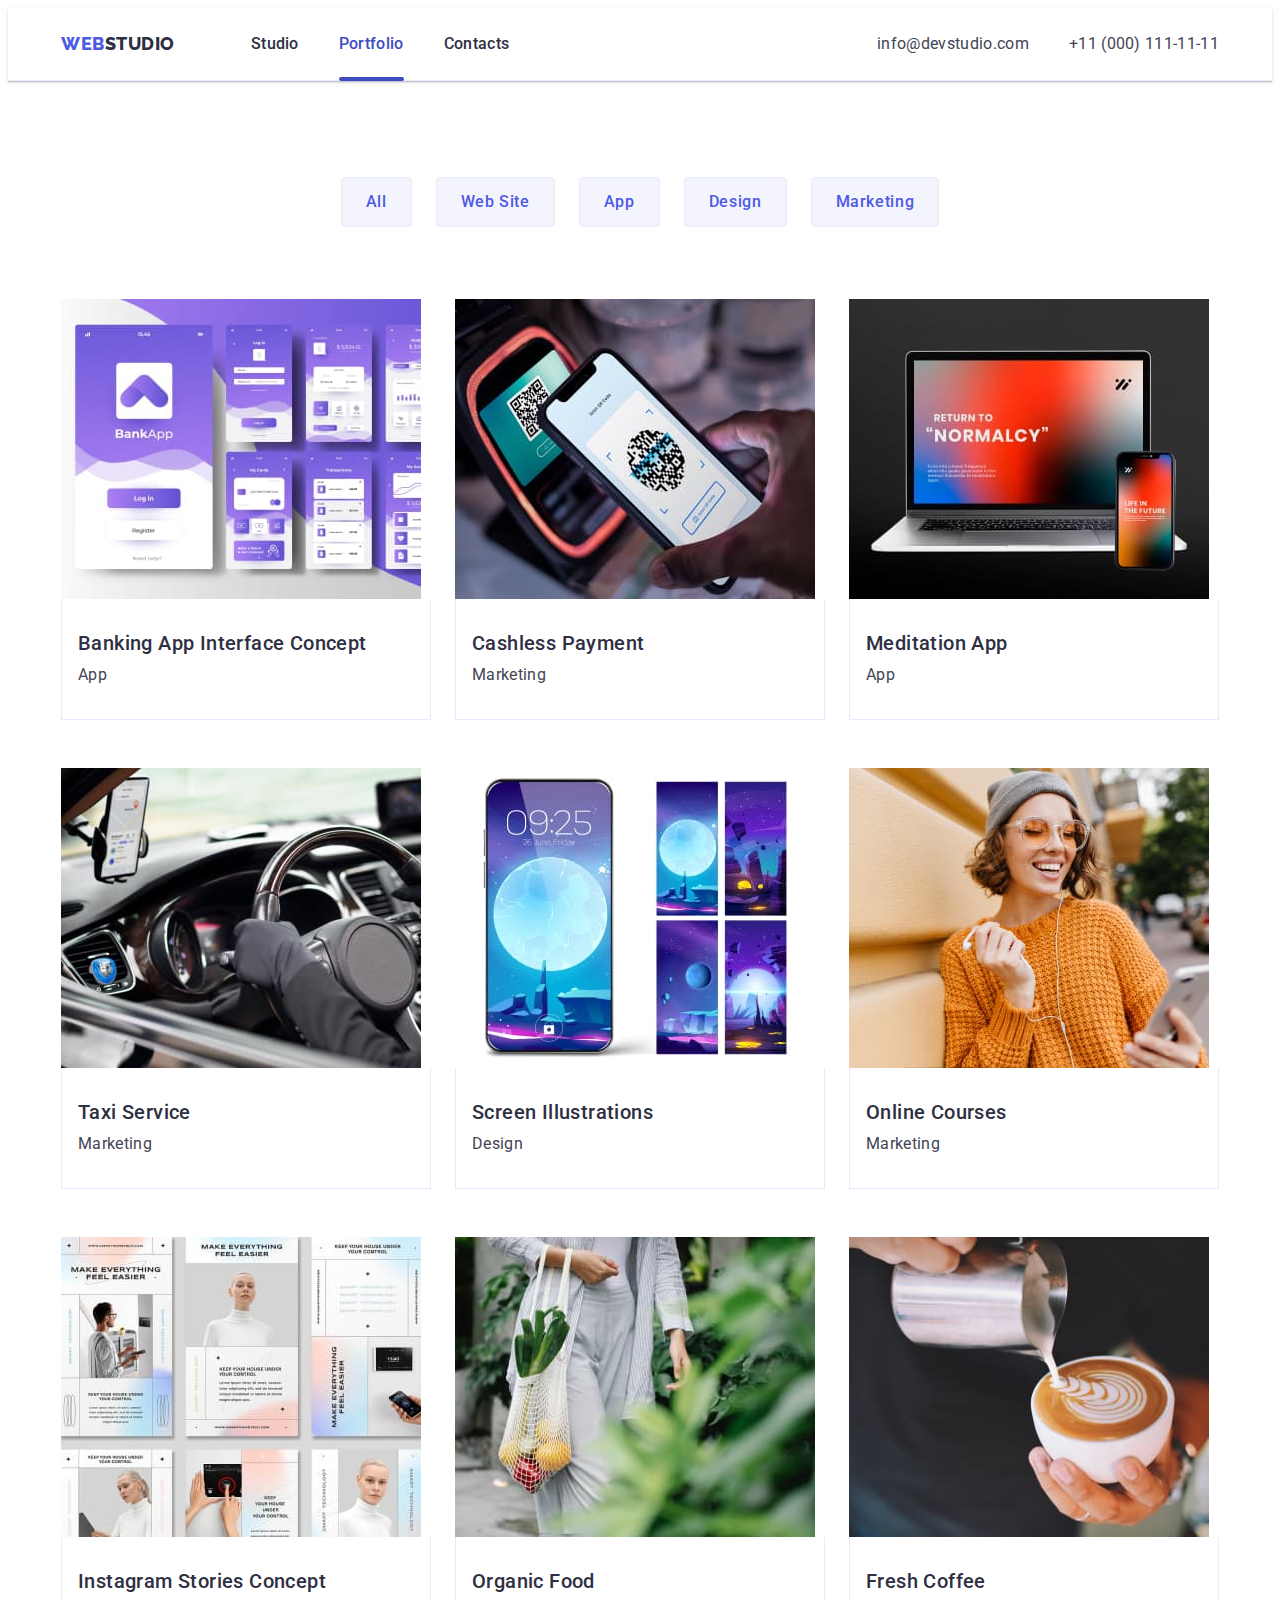
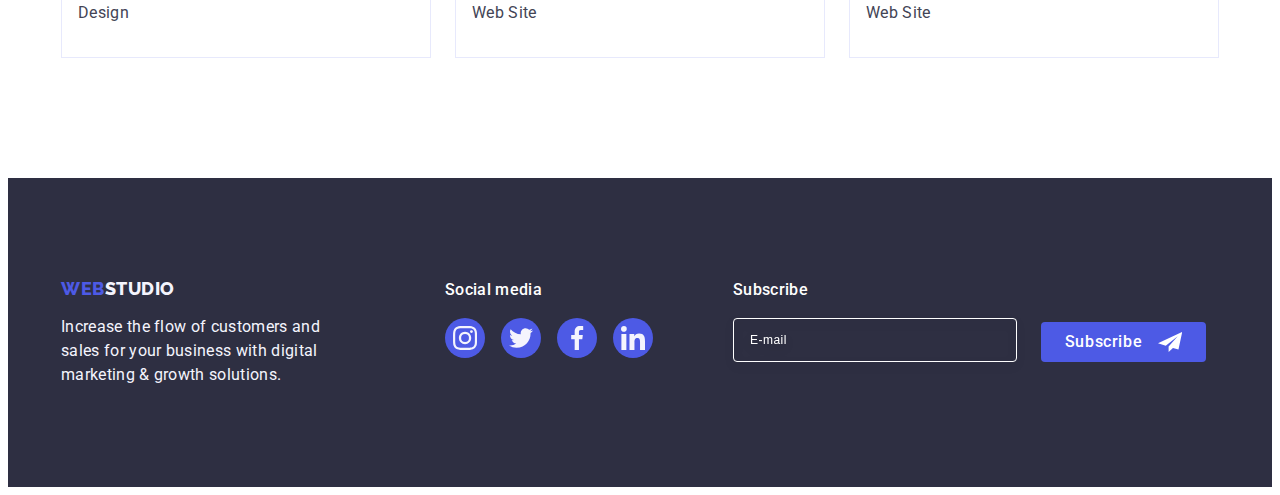
==== commit d8789385: "update v2.1.3" ====
--- a/portfolio.html
+++ b/portfolio.html
@@ -287,64 +287,64 @@
         </div>
       </section>
     </main>
-  <!--Footer-->
-  <footer class="page-footer">
-    <div class="footer-container container">
-      <div class="footer-left-side">
-        <a class="link-logo footer-logo-link link" href="./index.html">Web<span
-            class="logo-text-footer">Studio</span></a>
-        <p class="footer-description">
-          Increase the flow of customers and sales for your business with
-          digital marketing & growth solutions.
-        </p>
-      </div>
-      <div class="footer-right-side">
-        <p class="social-media-subtitle subtitle">Social media</p>
-        <ul class="social-media-list list">
-          <li class="social-media-item">
-            <a href="" class="social-media-link">
-              <svg class="social-list-icon" aria-label="instagram icon" width="24" height="24">
-                <use href="./images/icons.svg#icon-instagram"></use>
-              </svg>
-            </a>
-          </li>
-          <li class="social-media-item">
-            <a href="" class="social-media-link">
-              <svg class="social-list-icon" aria-label=" twitter icon" width="24" height="24">
-                <use href="./images/icons.svg#icon-twitter"></use>
-              </svg>
-            </a>
-          </li>
-          <li class="social-media-item">
-            <a href="" class="social-media-link">
-              <svg class="social-list-icon" aria-label="facebook icon" width="24" height="24">
-                <use href="./images/icons.svg#icon-facebook"></use>
-              </svg>
-            </a>
-          </li>
-          <li class="social-media-item">
-            <a href="" class="social-media-link">
-              <svg class="social-list-icon" aria-label="linkedin icon" width="24" height="24">
-                <use href="./images/icons.svg#icon-linkedin"></use>
-              </svg>
-            </a>
-          </li>
-        </ul>
-      </div>
-      <div class="footer-subscribe-form-container">
-        <p class="subscribe-form-subtitle subtitle">Subscribe</p>
-        <form class="subscribe-form">
-          <label class="subscribe-form-field">
-            <input class="subscribe-form-input" name="user_email" type="email" required placeholder="E-mail">
-          </label>
-          <button class="subscribe-form-btn button" type="submit">Subscribe
-            <svg class="subscribe-btn-icon" width="24" height="24">
-              <use href="./images/icons.svg#icon-subscribe"></use>
+<!--Footer-->
+<footer class="page-footer">
+  <div class="footer-container container">
+    <div class="footer-left-side">
+      <a class="link-logo footer-logo-link link" href="./index.html">Web<span
+          class="logo-text-footer">Studio</span></a>
+      <p class="footer-description">
+        Increase the flow of customers and sales for your business with
+        digital marketing & growth solutions.
+      </p>
+    </div>
+    <div class="footer-right-side">
+      <p class="social-media-subtitle subtitle">Social media</p>
+      <ul class="social-media-list list">
+        <li class="social-media-item">
+          <a href="" class="social-media-link">
+            <svg class="social-list-icon" aria-label="instagram icon" width="24" height="24">
+              <use href="./images/icons.svg#icon-instagram"></use>
             </svg>
-          </button>
-        </form>
-      </div>
+          </a>
+        </li>
+        <li class="social-media-item">
+          <a href="" class="social-media-link">
+            <svg class="social-list-icon" aria-label=" twitter icon" width="24" height="24">
+              <use href="./images/icons.svg#icon-twitter"></use>
+            </svg>
+          </a>
+        </li>
+        <li class="social-media-item">
+          <a href="" class="social-media-link">
+            <svg class="social-list-icon" aria-label="facebook icon" width="24" height="24">
+              <use href="./images/icons.svg#icon-facebook"></use>
+            </svg>
+          </a>
+        </li>
+        <li class="social-media-item">
+          <a href="" class="social-media-link">
+            <svg class="social-list-icon" aria-label="linkedin icon" width="24" height="24">
+              <use href="./images/icons.svg#icon-linkedin"></use>
+            </svg>
+          </a>
+        </li>
+      </ul>
     </div>
-  </footer>
+    <div class="footer-subscribe-form-container">
+      <p class="subscribe-form-subtitle subtitle">Subscribe</p>
+      <form class="subscribe-form">
+        <label class="subscribe-form-field">
+          <input class="subscribe-form-input" name="user-email" type="email" required placeholder="E-mail">
+        </label>
+        <button class="subscribe-form-btn button" type="submit">Subscribe
+          <svg class="subscribe-btn-icon" width="24" height="24">
+            <use href="./images/icons.svg#icon-subscribe"></use>
+          </svg>
+        </button>
+      </form>
+    </div>
+  </div>
+</footer>
   </body>
 </html>
--- a/css/styles.css
+++ b/css/styles.css
@@ -479,6 +479,8 @@
 
 .subscribe-form-subtitle {
   display: block;
+  font-size: 16px;
+  line-height: 1.5;
   color: var(--white-background);
   margin-bottom: 16px;
 }
@@ -714,7 +716,7 @@
   padding: 8px 16px;
   color: rgba(46, 47, 66, 0.4);
   background-color: transparent;
-  border: 1px solid rgba(46, 47, 66, 0.4);
+  border: 1px solid rgba(46, 47, 66, 0.2);
   border-radius: 4px;
   resize: none;
   outline: transparent;
